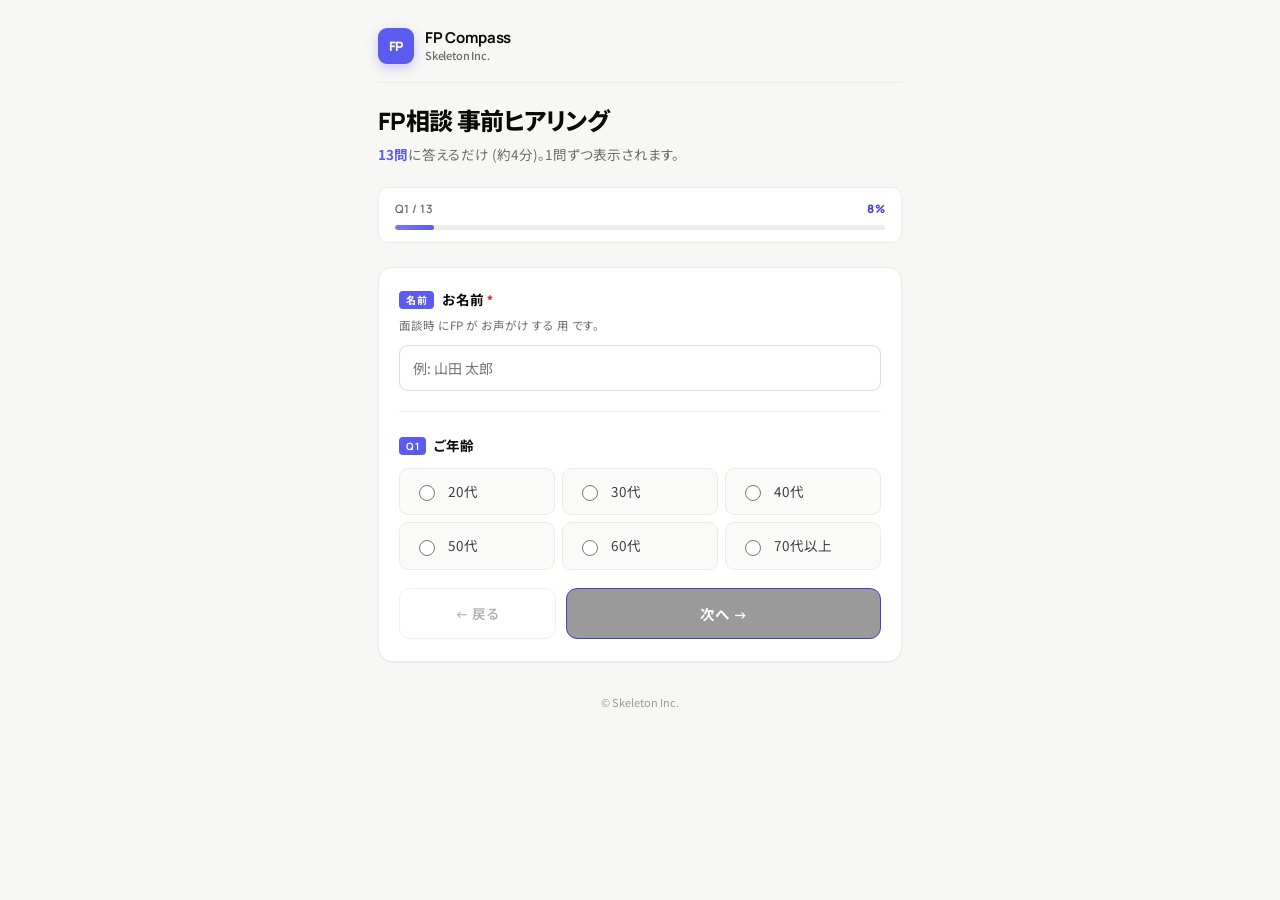
==== survey/index.html @ dba470d7 "stg: LIFF skip when uid query present (avoid auto-login redirect)" ====
<!doctype html>
<html lang="ja">
<head>
<meta charset="utf-8">
<meta name="viewport" content="width=device-width,initial-scale=1">
<title>FP相談 事前ヒアリング | FP Compass</title>
<!-- ★ ?stg=1 が付いてたら stg.app.skeleton-inc.jp/survey/index.html に redirect (本番LIFF endpoint固定問題の解決) -->
<script>
(function(){
  const p = new URLSearchParams(location.search);
  if (p.get('stg') === '1' && location.host !== 'stg.app.skeleton-inc.jp') {
    p.delete('stg');
    location.replace('https://stg.app.skeleton-inc.jp/survey/index.html?' + p.toString());
  }
})();
</script>
<!-- ★ LIFF SDK: お客様 の LINE userId を 自動取得 → customer doc に lineFriendId 自動セット -->
<script src="https://static.line-scdn.net/liff/edge/2/sdk.js"></script>
<link rel="preconnect" href="https://fonts.googleapis.com">
<link href="https://fonts.googleapis.com/css2?family=Manrope:wght@400;500;600;700;800&family=Noto+Sans+JP:wght@400;500;600;700&display=swap" rel="stylesheet">
<style>
  :root{
    --bg:#F7F7F5; --paper:#FFFFFF; --surface-2:#FAFAF9;
    --ink:#0A0A0A; --ink-2:#3F3F46; --ink-3:#6B6B6B; --muted:#9A9A9A;
    --accent:#5B5BF0; --accent-2:#4242C9; --accent-3:#7878F5;
    --accent-soft:#EEF1FE; --accent-faint:#F5F7FF;
    --line:#ECECEA; --line-2:#DCDCD8;
    --ok:#047647; --ok-soft:#ECFDF3;
    --warn:#B5530F; --warn-soft:#FFF6E5;
    --green:#06c755;
    --font-display:"Manrope","Noto Sans JP",-apple-system,sans-serif;
    --font-body:"Noto Sans JP","Manrope",-apple-system,sans-serif;
  }
  *{box-sizing:border-box;-webkit-tap-highlight-color:transparent}
  body{margin:0;background:var(--bg);color:var(--ink);font-family:var(--font-body);line-height:1.6;font-feature-settings:"palt" 1;-webkit-font-smoothing:antialiased;letter-spacing:0}
  .wrap{max-width:560px;margin:0 auto;padding:28px 18px 80px}
  .header{display:flex;align-items:center;gap:11px;margin-bottom:24px;padding-bottom:18px;border-bottom:1px solid var(--line)}
  .logo{width:36px;height:36px;background:var(--accent);color:#fff;font-family:var(--font-display);font-weight:800;font-size:13px;border-radius:9px;display:flex;align-items:center;justify-content:center;letter-spacing:-0.02em;box-shadow:0 4px 12px rgba(91,91,240,0.30)}
  .brand{font-family:var(--font-display);font-weight:700;font-size:15px;letter-spacing:-0.012em;line-height:1.2}
  .brand small{color:var(--ink-3);font-weight:500;display:block;font-size:11px;margin-top:2px;font-family:var(--font-body)}
  h1{font-family:var(--font-display);font-size:24px;font-weight:800;letter-spacing:-0.028em;margin:0 0 8px;color:var(--ink);line-height:1.2}
  .lead{color:var(--ink-3);font-size:13.5px;margin-bottom:22px;line-height:1.6}
  .lead strong{color:var(--accent);font-weight:700}

  .progress-wrap{margin:0 0 24px;background:var(--paper);border:1px solid var(--line);border-radius:10px;padding:12px 16px}
  .progress-label{display:flex;justify-content:space-between;font-family:var(--font-display);font-size:11.5px;font-weight:600;color:var(--ink-3);letter-spacing:0.04em;text-transform:uppercase;margin-bottom:6px}
  .progress-label .pct{color:var(--accent-2);font-weight:800}
  .progress-bar{height:5px;background:var(--line);border-radius:100px;overflow:hidden}
  .progress-bar-fill{height:100%;background-image:linear-gradient(90deg,var(--accent-3),var(--accent));border-radius:100px;transition:width .25s}

  .section{background:var(--paper);border:1px solid var(--line);border-radius:14px;padding:18px 20px;margin-bottom:14px;box-shadow:0 1px 0 rgba(16,24,40,.04)}
  .section-head{display:flex;align-items:center;gap:8px;margin-bottom:14px;padding-bottom:12px;border-bottom:1px solid var(--line)}
  .section-eyebrow{font-family:var(--font-display);font-size:10.5px;font-weight:700;letter-spacing:0.1em;text-transform:uppercase;color:var(--accent);background:var(--accent-soft);border:1px solid #DDE1FB;padding:3px 9px;border-radius:100px;flex-shrink:0}
  .section-title{font-family:var(--font-display);font-weight:700;font-size:15px;letter-spacing:-0.012em;color:var(--ink)}

  .card{background:var(--paper);border:1px solid var(--line);border-radius:14px;padding:22px 20px;margin-bottom:14px;box-shadow:0 1px 0 rgba(16,24,40,.04)}
  .q{margin-bottom:18px}
  .q:last-child{margin-bottom:0}
  .q-label{display:block;font-family:var(--font-display);font-weight:700;font-size:13.5px;margin-bottom:10px;color:var(--ink);letter-spacing:-0.005em}
  .q-label .q-no{font-family:var(--font-display);font-size:10px;font-weight:700;background:var(--accent);color:#fff;padding:2px 7px;border-radius:4px;margin-right:8px;letter-spacing:0.06em;vertical-align:1px}
  .q-sub{font-size:11.5px;color:var(--ink-3);margin-top:-4px;margin-bottom:10px;line-height:1.5;font-style:normal}

  .opts{display:grid;gap:7px}
  .opts.opts-2col{grid-template-columns:1fr 1fr}
  .opts.opts-3col{grid-template-columns:repeat(3,1fr)}
  .opt{display:flex;align-items:center;gap:10px;padding:12px 14px;background:var(--surface-2);border:1px solid var(--line);border-radius:9px;cursor:pointer;transition:all .12s;font-size:13.5px;color:var(--ink-2)}
  .opt:hover{border-color:var(--accent-3);background:var(--accent-faint)}
  .opt input{accent-color:var(--accent);flex-shrink:0;width:16px;height:16px}
  .opt input:checked + span{color:var(--ink);font-weight:600}
  .opt:has(input:checked){border-color:var(--accent);background:var(--accent-soft);box-shadow:0 0 0 3px rgba(91,91,240,0.10)}

  input[type=text],input[type=tel],input[type=number],textarea,select{width:100%;font:inherit;padding:11px 13px;border:1px solid var(--line-2);border-radius:9px;background:var(--paper);font-size:14px;color:var(--ink);transition:border-color .12s,box-shadow .12s}
  input[type=text]:focus,input[type=tel]:focus,input[type=number]:focus,textarea:focus,select:focus{outline:none;border-color:var(--accent);box-shadow:0 0 0 3px rgba(91,91,240,0.16)}
  textarea{resize:vertical;min-height:88px;font-family:var(--font-body);line-height:1.55}

  .btn{display:inline-flex;align-items:center;justify-content:center;gap:6px;width:100%;padding:14px 22px;background:var(--accent);background-image:linear-gradient(180deg,var(--accent-3),var(--accent));color:#fff;border:1px solid var(--accent-2);border-radius:11px;font-family:var(--font-display);font-weight:700;font-size:14.5px;letter-spacing:0;cursor:pointer;transition:transform .12s,box-shadow .12s;box-shadow:0 1px 0 rgba(255,255,255,.18) inset,0 6px 18px rgba(91,91,240,.30)}
  .btn:hover{transform:translateY(-1px);box-shadow:0 1px 0 rgba(255,255,255,.18) inset,0 10px 24px rgba(91,91,240,.40)}
  .btn:disabled{background:var(--muted);background-image:none;cursor:not-allowed;transform:none;box-shadow:none}

  .ok{background:var(--ok-soft);color:var(--ok);border:1px solid #ABEFC6;padding:18px 20px;border-radius:14px;margin-bottom:14px}
  .ok h2{margin:0 0 6px;font-family:var(--font-display);font-size:18px;font-weight:800;letter-spacing:-0.018em}
  .meta-row{display:flex;justify-content:space-between;align-items:center;padding:11px 0;border-bottom:1px solid var(--line);font-size:13.5px}
  .meta-row:last-child{border-bottom:none}
  .meta-row .k{color:var(--ink-3);font-family:var(--font-display);font-weight:600;font-size:11px;letter-spacing:0.04em;text-transform:uppercase}
  .meta-row .v{font-family:var(--font-display);font-weight:700;color:var(--ink)}

  /* Date grid + time chips for booking */
  .date-grid{display:grid;grid-template-columns:repeat(4,1fr);gap:8px;margin-top:8px}
  .date-cell{background:var(--paper);border:1px solid var(--line);border-radius:10px;padding:10px 4px;text-align:center;cursor:pointer;transition:all .12s;position:relative}
  .date-cell:hover{border-color:var(--accent-3);background:var(--accent-faint)}
  .date-cell input{display:none}
  .date-cell.sel{background:var(--accent);background-image:linear-gradient(180deg,var(--accent-3),var(--accent));border-color:var(--accent-2);color:#fff;box-shadow:0 4px 12px rgba(91,91,240,.30)}
  .date-cell.weekend .date-wday{color:#E11D48}
  .date-cell.sel .date-wday{color:rgba(255,255,255,.85)}
  .date-mon{font-family:var(--font-body);font-size:10.5px;color:var(--ink-3);font-weight:500}
  .date-num{font-family:var(--font-display);font-weight:800;font-size:18px;letter-spacing:-0.025em;color:var(--ink);line-height:1}
  .date-cell.sel .date-num{color:#fff}
  .date-cell.sel .date-mon{color:rgba(255,255,255,.75)}
  .date-wday{font-family:var(--font-body);font-size:10.5px;color:var(--ink-3);margin-top:2px}

  .time-grid{display:grid;grid-template-columns:repeat(3,1fr);gap:8px;margin-top:8px}
  .time-chip{background:var(--paper);border:1px solid var(--line);border-radius:9px;padding:11px 8px;text-align:center;cursor:pointer;transition:all .12s;font-family:var(--font-display);font-weight:600;font-size:13.5px;color:var(--ink-2)}
  .time-chip input{display:none}
  .time-chip:hover{border-color:var(--accent-3);background:var(--accent-faint);color:var(--ink)}
  .time-chip.sel{background:var(--accent);background-image:linear-gradient(180deg,var(--accent-3),var(--accent));border-color:var(--accent-2);color:#fff}

  /* Multi-slot summary box */
  .slot-summary{background:var(--accent-faint);border:1px solid #DDE1FB;border-radius:10px;padding:12px 14px;margin-top:8px;display:flex;flex-direction:column;gap:6px}
  .slot-summary-empty{color:var(--ink-3);font-style:italic;font-size:12.5px}
  .slot-item{display:flex;align-items:center;gap:8px;background:var(--paper);border:1px solid #DDE1FB;border-radius:8px;padding:8px 12px;font-size:13px}
  .slot-item-num{font-family:var(--font-display);font-size:10px;font-weight:700;background:var(--accent);color:#fff;padding:2px 7px;border-radius:4px;letter-spacing:0.06em}
  .slot-item-date{font-family:var(--font-display);font-weight:700;color:var(--ink)}
  .slot-item-time{margin-left:auto;font-family:var(--font-body);color:var(--ink-3);font-size:12px}
  .slot-item-x{background:transparent;border:none;color:var(--ink-3);cursor:pointer;font-size:14px;padding:2px 6px;border-radius:4px}
  .slot-item-x:hover{background:var(--surface-2);color:#DC2B2B}

  .wizard-nav{display:grid;grid-template-columns:1fr 2fr;gap:10px;margin-top:18px}
  .btn-ghost{display:inline-flex;align-items:center;justify-content:center;padding:14px 18px;background:var(--paper);border:1px solid var(--line-2);color:var(--ink-2);font-family:var(--font-display);font-weight:600;font-size:13.5px;border-radius:11px;cursor:pointer;transition:all .12s}
  .btn-ghost:hover{background:var(--surface-2);border-color:var(--ink-3)}
  .btn-ghost:disabled{opacity:.4;cursor:not-allowed}
  .step{animation:slideIn .25s cubic-bezier(.2,.7,.2,1)}
  @keyframes slideIn{from{opacity:0;transform:translateY(6px)}to{opacity:1;transform:translateY(0)}}

  .hint{background:var(--warn-soft);border:1px solid #F7D8AE;color:var(--warn);border-radius:10px;padding:10px 14px;margin:14px 0 0;font-size:12.5px;line-height:1.6}
  .hint strong{font-weight:700}

  .footer{text-align:center;font-size:11px;color:var(--muted);margin-top:32px;font-family:var(--font-body)}
  .fp-name-badge{margin-top:14px;padding:10px 14px;background:linear-gradient(135deg,#F0FDF4,#ECFDF5);border:1px solid #06C755;border-radius:8px;font-size:13px;font-weight:700;color:#065F46;display:none}
  .fp-name-badge.show{display:block}
</style>
</head>
<body>
  <div class="wrap">
    <div class="header">
      <div class="logo">FP</div>
      <div class="brand">FP Compass<small>Skeleton Inc.</small></div>
    </div>
    
    <style>
      .slot-row { margin-top: 14px; }
      .slot-row-label {
        font-family: var(--font-display);
        font-size: 13px; font-weight: 700;
        color: var(--accent);
        letter-spacing: .03em;
        margin-bottom: 6px;
      }
      .slot-row-selects {
        display: grid;
        grid-template-columns: 1fr 1fr;
        gap: 10px;
      }
      .bf-select {
        width: 100%;
        font-size: 15px;
        padding: 14px 12px;
        border: 1.5px solid #DDE1EC;
        border-radius: 10px;
        background: #fff;
        font-family: inherit;
        color: var(--ink-1);
        appearance: none;
        -webkit-appearance: none;
        background-image: url("data:image/svg+xml;utf8,<svg xmlns='http://www.w3.org/2000/svg' width='12' height='8' viewBox='0 0 12 8'><path fill='%235B5BF0' d='M6 8L0 0h12z'/></svg>");
        background-repeat: no-repeat;
        background-position: right 14px center;
        padding-right: 36px;
        transition: border-color .15s;
      }
      .bf-select:focus { outline: none; border-color: var(--accent); }
      .bf-select.has-value { border-color: var(--accent); background-color: var(--accent-faint); }
      @media (max-width: 420px) { .slot-row-selects { grid-template-columns: 1fr; gap: 8px; } }
    </style>

    <h1>FP相談 事前ヒアリング</h1>
    <div class="lead"><strong>13問</strong>に答えるだけ (約4分)。1問ずつ表示されます。</div>
    <div class="fp-name-badge" id="fp-name-badge"></div>

    <div class="progress-wrap">
      <div class="progress-label"><span>Q<span id="curNo">1</span> / 13</span><span class="pct" id="pct">8%</span></div>
      <div class="progress-bar"><div class="progress-bar-fill" id="bar" style="width:8%"></div></div>
    </div>

    <form method="post" id="surveyForm" class="card">

    <!-- お名前 (入力後 自動 collapse / Q1以降は 隠す) -->
    <div class="q" id="name-section" style="margin-bottom:24px;padding-bottom:20px;border-bottom:1px solid var(--line);">
      <div class="q-label"><span class="q-no">名前</span>お名前 <span style="color:#DC2B2B;font-weight:700;">*</span></div>
      <div class="q-sub">面談時 にFP が お声がけ する 用 です。</div>
      <input type="text" name="name" id="customer-name" placeholder="例: 山田 太郎" autocomplete="name" required>
    </div>
    <!-- 入力済 サマリ (collapse 後 表示) -->
    <div id="name-collapsed" style="display:none;margin-bottom:16px;padding:8px 14px;background:#F0FDF4;border:1px solid #BBF7D0;border-radius:8px;font-size:12.5px;color:#065F46;cursor:pointer;display:none;">
      ✓ <strong id="name-collapsed-text"></strong> さん で送信します <span style="color:#94a3b8;margin-left:6px;">(タップで 修正)</span>
    </div>
    <script>
    (function(){
      const sec = document.getElementById('name-section');
      const input = document.getElementById('customer-name');
      const collapsed = document.getElementById('name-collapsed');
      const collapsedTxt = document.getElementById('name-collapsed-text');
      function tryCollapse() {
        const v = input.value.trim();
        if (v) {
          sec.style.display = 'none';
          collapsed.style.display = 'block';
          collapsedTxt.textContent = v;
        }
      }
      input.addEventListener('blur', tryCollapse);
      collapsed.addEventListener('click', () => {
        sec.style.display = 'block';
        collapsed.style.display = 'none';
        input.focus();
      });
      // LIFF が 名前 自動入力 した時 も 自動 collapse
      const checkLiff = setInterval(() => {
        if (input.value.trim()) { tryCollapse(); clearInterval(checkLiff); }
      }, 500);
      setTimeout(() => clearInterval(checkLiff), 5000);
    })();
    </script>

    <div class="step" data-step="1" data-field="q1_年代" data-multi="" data-text="" data-slots="" style="display:block;">
      <div class="q-label"><span class="q-no">Q1</span>ご年齢</div>
      
      <div class="opts opts-3col"><label class="opt"><input type="radio" name="q1_年代" value="20代"><span>20代</span></label><label class="opt"><input type="radio" name="q1_年代" value="30代"><span>30代</span></label><label class="opt"><input type="radio" name="q1_年代" value="40代"><span>40代</span></label><label class="opt"><input type="radio" name="q1_年代" value="50代"><span>50代</span></label><label class="opt"><input type="radio" name="q1_年代" value="60代"><span>60代</span></label><label class="opt"><input type="radio" name="q1_年代" value="70代以上"><span>70代以上</span></label></div>
    </div>
      
    <div class="step" data-step="2" data-field="q2_職業" data-multi="" data-text="" data-slots="" style="display:none;">
      <div class="q-label"><span class="q-no">Q2</span>ご職業</div>
      
      <div class="opts opts-2col"><label class="opt"><input type="radio" name="q2_職業" value="会社員"><span>会社員</span></label><label class="opt"><input type="radio" name="q2_職業" value="公務員"><span>公務員</span></label><label class="opt"><input type="radio" name="q2_職業" value="自営業・フリーランス"><span>自営業・フリーランス</span></label><label class="opt"><input type="radio" name="q2_職業" value="専門職 (医師・士業など)"><span>専門職 (医師・士業など)</span></label><label class="opt"><input type="radio" name="q2_職業" value="主婦・主夫"><span>主婦・主夫</span></label><label class="opt"><input type="radio" name="q2_職業" value="退職済"><span>退職済</span></label><label class="opt"><input type="radio" name="q2_職業" value="その他"><span>その他</span></label></div>
    </div>
      
    <div class="step" data-step="3" data-field="q3_家族" data-multi="" data-text="" data-slots="" style="display:none;">
      <div class="q-label"><span class="q-no">Q3</span>ご家族構成</div>
      <div class="q-sub">教育費・相続のシミュレーションに使います。</div>
      <div class="opts opts-2col"><label class="opt"><input type="radio" name="q3_家族" value="独身"><span>独身</span></label><label class="opt"><input type="radio" name="q3_家族" value="夫婦のみ"><span>夫婦のみ</span></label><label class="opt"><input type="radio" name="q3_家族" value="夫婦+子供 1人"><span>夫婦+子供 1人</span></label><label class="opt"><input type="radio" name="q3_家族" value="夫婦+子供 2人"><span>夫婦+子供 2人</span></label><label class="opt"><input type="radio" name="q3_家族" value="夫婦+子供 3人以上"><span>夫婦+子供 3人以上</span></label><label class="opt"><input type="radio" name="q3_家族" value="シングル+子供"><span>シングル+子供</span></label><label class="opt"><input type="radio" name="q3_家族" value="その他"><span>その他</span></label></div>
    </div>
      
    <div class="step" data-step="4" data-field="q4_年収" data-multi="" data-text="" data-slots="" style="display:none;">
      <div class="q-label"><span class="q-no">Q4</span>世帯年収 (おおまかで OK)</div>
      
      <div class="opts opts-3col"><label class="opt"><input type="radio" name="q4_年収" value="〜400万"><span>〜400万</span></label><label class="opt"><input type="radio" name="q4_年収" value="400〜700万"><span>400〜700万</span></label><label class="opt"><input type="radio" name="q4_年収" value="700〜1,000万"><span>700〜1,000万</span></label><label class="opt"><input type="radio" name="q4_年収" value="1,000〜1,500万"><span>1,000〜1,500万</span></label><label class="opt"><input type="radio" name="q4_年収" value="1,500万〜"><span>1,500万〜</span></label><label class="opt"><input type="radio" name="q4_年収" value="答えたくない"><span>答えたくない</span></label></div>
    </div>
      
    <div class="step" data-step="5" data-field="q5_住居" data-multi="" data-text="" data-slots="" style="display:none;">
      <div class="q-label"><span class="q-no">Q5</span>住居形態</div>
      
      <div class="opts opts-2col"><label class="opt"><input type="radio" name="q5_住居" value="持家 (ローン返済中)"><span>持家 (ローン返済中)</span></label><label class="opt"><input type="radio" name="q5_住居" value="持家 (完済)"><span>持家 (完済)</span></label><label class="opt"><input type="radio" name="q5_住居" value="賃貸"><span>賃貸</span></label><label class="opt"><input type="radio" name="q5_住居" value="社宅・寮"><span>社宅・寮</span></label><label class="opt"><input type="radio" name="q5_住居" value="その他"><span>その他</span></label></div>
    </div>
      
    <div class="step" data-step="6" data-field="q6_資産" data-multi="" data-text="" data-slots="" style="display:none;">
      <div class="q-label"><span class="q-no">Q6</span>金融資産の目安</div>
      <div class="q-sub">ご家族 (配偶者含む) の総額でお答えください。</div>
      <div class="opts opts-3col"><label class="opt"><input type="radio" name="q6_資産" value="100万円未満"><span>100万円未満</span></label><label class="opt"><input type="radio" name="q6_資産" value="100〜500万円"><span>100〜500万円</span></label><label class="opt"><input type="radio" name="q6_資産" value="500〜1,000万円"><span>500〜1,000万円</span></label><label class="opt"><input type="radio" name="q6_資産" value="1,000〜3,000万円"><span>1,000〜3,000万円</span></label><label class="opt"><input type="radio" name="q6_資産" value="3,000〜5,000万円"><span>3,000〜5,000万円</span></label><label class="opt"><input type="radio" name="q6_資産" value="5,000万円〜"><span>5,000万円〜</span></label><label class="opt"><input type="radio" name="q6_資産" value="答えたくない"><span>答えたくない</span></label></div>
    </div>
      
    <div class="step" data-step="7" data-field="q7_保有" data-multi="1" data-text="" data-slots="" style="display:none;">
      <div class="q-label"><span class="q-no">Q7</span>すでに保有している商品</div>
      <div class="q-sub">複数選択 OK・あてはまるもの全部チェックしてください。</div>
      <div class="opts opts-2col"><label class="opt"><input type="checkbox" name="q7_保有" value="定期預金"><span>定期預金</span></label><label class="opt"><input type="checkbox" name="q7_保有" value="投資信託"><span>投資信託</span></label><label class="opt"><input type="checkbox" name="q7_保有" value="個別株"><span>個別株</span></label><label class="opt"><input type="checkbox" name="q7_保有" value="NISA"><span>NISA</span></label><label class="opt"><input type="checkbox" name="q7_保有" value="iDeCo / 企業型 DC"><span>iDeCo / 企業型 DC</span></label><label class="opt"><input type="checkbox" name="q7_保有" value="生命保険・医療保険"><span>生命保険・医療保険</span></label><label class="opt"><input type="checkbox" name="q7_保有" value="不動産投資"><span>不動産投資</span></label><label class="opt"><input type="checkbox" name="q7_保有" value="なし"><span>なし</span></label></div>
    </div>
      
    <div class="step" data-step="8" data-field="q8_テーマ" data-multi="1" data-text="" data-slots="" style="display:none;">
      <div class="q-label"><span class="q-no">Q8</span>相談したいテーマ</div>
      <div class="q-sub">複数選択 OK・気になるものを全部選んでください。</div>
      <div class="opts opts-2col"><label class="opt"><input type="checkbox" name="q8_テーマ" value="老後資金"><span>老後資金</span></label><label class="opt"><input type="checkbox" name="q8_テーマ" value="教育費・学資"><span>教育費・学資</span></label><label class="opt"><input type="checkbox" name="q8_テーマ" value="住宅購入・ローン"><span>住宅購入・ローン</span></label><label class="opt"><input type="checkbox" name="q8_テーマ" value="保険の見直し"><span>保険の見直し</span></label><label class="opt"><input type="checkbox" name="q8_テーマ" value="資産運用 / 投資"><span>資産運用 / 投資</span></label><label class="opt"><input type="checkbox" name="q8_テーマ" value="NISA・iDeCo 活用"><span>NISA・iDeCo 活用</span></label><label class="opt"><input type="checkbox" name="q8_テーマ" value="相続・贈与"><span>相続・贈与</span></label><label class="opt"><input type="checkbox" name="q8_テーマ" value="節税"><span>節税</span></label><label class="opt"><input type="checkbox" name="q8_テーマ" value="家計改善"><span>家計改善</span></label><label class="opt"><input type="checkbox" name="q8_テーマ" value="その他"><span>その他</span></label></div>
    </div>
      
    <div class="step" data-step="9" data-field="q9_悩み" data-multi="" data-text="1" data-slots="" style="display:none;">
      <div class="q-label"><span class="q-no">Q9</span>具体的に気になっていること</div>
      <div class="q-sub">一言だけで OK です。当日ここを中心にお話します。</div>
      <textarea name="q9_悩み" placeholder="例: 子供2人の大学資金で月いくら積み立てれば良いか知りたい"></textarea>
    </div>
      
    <div class="step" data-step="10" data-field="q10_生年月日" data-multi="" data-text="1" data-slots="" style="display:none;">
      <div class="q-label"><span class="q-no">Q10</span>生年月日</div>
      <div class="q-sub">キャッシュフロー試算 や お子様の進学時期 算出 に使用いたします。</div>
      <input type="date" name="q10_生年月日" max="2026-06-09" style="width:100%;padding:13px 14px;font-size:16px;border:1.5px solid #E2E8F0;border-radius:10px;background:#fff;">
    </div>
      
    <div class="step" data-step="11" data-field="q14_理想" data-multi="" data-text="1" data-slots="" style="display:none;">
      <div class="q-label"><span class="q-no">Q11</span>5〜10年後、こうなっていたい というご希望</div>
      <div class="q-sub">ゴールから逆算してご提案するため、できるだけ具体的にお聞かせください。</div>
      <textarea name="q14_理想" placeholder="例: 子供が大学に入る頃までに1,000万円の教育資金。60歳で住宅ローンを完済して年2回家族旅行できる暮らし。"></textarea>
    </div>
      
    <div class="step" data-step="12" data-field="q15_緊急度" data-multi="" data-text="" data-slots="" style="display:none;">
      <div class="q-label"><span class="q-no">Q12</span>ご相談の緊急度</div>
      
      <div class="opts"><label class="opt"><input type="radio" name="q15_緊急度" value="すぐに相談したい (1ヶ月以内)"><span>すぐに相談したい (1ヶ月以内)</span></label><label class="opt"><input type="radio" name="q15_緊急度" value="数ヶ月以内に動きたい"><span>数ヶ月以内に動きたい</span></label><label class="opt"><input type="radio" name="q15_緊急度" value="まずは情報収集中"><span>まずは情報収集中</span></label></div>
    </div>
      
    <div class="step" data-step="13" data-field="q11_候補1" data-multi="" data-text="" data-slots="1" style="display:none;">
      <div class="q-label"><span class="q-no">Q13</span>Zoom 面談 ご希望日 3 つ</div>
      <div class="q-sub">上から第1〜第3希望の順でお選びください。FPが1つを確定し Zoom URL を LINE でお送りします。</div>
      
    
    <div class="slot-row">
      <div class="slot-row-label">第1希望</div>
      <div class="slot-row-selects">
        <select name="d1" class="bf-select" required>
          <option value="">日付を選ぶ</option>
          <option value="2026-06-18">6月18日 (木)</option><option value="2026-06-19">6月19日 (金)</option><option value="2026-06-20">6月20日 (土)</option><option value="2026-06-21">6月21日 (日)</option><option value="2026-06-22">6月22日 (月)</option><option value="2026-06-23">6月23日 (火)</option><option value="2026-06-24">6月24日 (水)</option><option value="2026-06-25">6月25日 (木)</option><option value="2026-06-26">6月26日 (金)</option><option value="2026-06-27">6月27日 (土)</option><option value="2026-06-28">6月28日 (日)</option><option value="2026-06-29">6月29日 (月)</option><option value="2026-06-30">6月30日 (火)</option><option value="2026-07-01">7月1日 (水)</option>
        </select>
        <select name="t1" class="bf-select" required>
          <option value="">時間を選ぶ</option>
          <option value="10:00">10:00</option><option value="11:00">11:00</option><option value="13:00">13:00</option><option value="14:00">14:00</option><option value="15:00">15:00</option><option value="16:00">16:00</option><option value="17:00">17:00</option><option value="19:00">19:00</option><option value="20:00">20:00</option>
        </select>
      </div>
    </div>
  
    
    <div class="slot-row">
      <div class="slot-row-label">第2希望</div>
      <div class="slot-row-selects">
        <select name="d2" class="bf-select" required>
          <option value="">日付を選ぶ</option>
          <option value="2026-06-18">6月18日 (木)</option><option value="2026-06-19">6月19日 (金)</option><option value="2026-06-20">6月20日 (土)</option><option value="2026-06-21">6月21日 (日)</option><option value="2026-06-22">6月22日 (月)</option><option value="2026-06-23">6月23日 (火)</option><option value="2026-06-24">6月24日 (水)</option><option value="2026-06-25">6月25日 (木)</option><option value="2026-06-26">6月26日 (金)</option><option value="2026-06-27">6月27日 (土)</option><option value="2026-06-28">6月28日 (日)</option><option value="2026-06-29">6月29日 (月)</option><option value="2026-06-30">6月30日 (火)</option><option value="2026-07-01">7月1日 (水)</option>
        </select>
        <select name="t2" class="bf-select" required>
          <option value="">時間を選ぶ</option>
          <option value="10:00">10:00</option><option value="11:00">11:00</option><option value="13:00">13:00</option><option value="14:00">14:00</option><option value="15:00">15:00</option><option value="16:00">16:00</option><option value="17:00">17:00</option><option value="19:00">19:00</option><option value="20:00">20:00</option>
        </select>
      </div>
    </div>
  
    
    <div class="slot-row">
      <div class="slot-row-label">第3希望</div>
      <div class="slot-row-selects">
        <select name="d3" class="bf-select" required>
          <option value="">日付を選ぶ</option>
          <option value="2026-06-18">6月18日 (木)</option><option value="2026-06-19">6月19日 (金)</option><option value="2026-06-20">6月20日 (土)</option><option value="2026-06-21">6月21日 (日)</option><option value="2026-06-22">6月22日 (月)</option><option value="2026-06-23">6月23日 (火)</option><option value="2026-06-24">6月24日 (水)</option><option value="2026-06-25">6月25日 (木)</option><option value="2026-06-26">6月26日 (金)</option><option value="2026-06-27">6月27日 (土)</option><option value="2026-06-28">6月28日 (日)</option><option value="2026-06-29">6月29日 (月)</option><option value="2026-06-30">6月30日 (火)</option><option value="2026-07-01">7月1日 (水)</option>
        </select>
        <select name="t3" class="bf-select" required>
          <option value="">時間を選ぶ</option>
          <option value="10:00">10:00</option><option value="11:00">11:00</option><option value="13:00">13:00</option><option value="14:00">14:00</option><option value="15:00">15:00</option><option value="16:00">16:00</option><option value="17:00">17:00</option><option value="19:00">19:00</option><option value="20:00">20:00</option>
        </select>
      </div>
    </div>
  
    <div class="bf-error" id="slotsErr" style="color:#DC2B2B;font-size:13px;margin-top:12px;display:none;"></div>
    <input type="hidden" name="q11_候補1" id="hidden_q11" value="">
    <input type="hidden" name="q12_候補2" id="hidden_q12" value="">
    <input type="hidden" name="q13_候補3" id="hidden_q13" value="">
    <input type="hidden" name="q6_候補1" id="hidden_q6_compat" value="">
    <input type="hidden" name="q7_候補2" id="hidden_q7_compat" value="">
    <input type="hidden" name="q8_候補3" id="hidden_q8_compat" value="">
  
    </div>

      <div class="wizard-nav">
        <button type="button" class="btn-ghost" id="prevBtn" disabled>← 戻る</button>
        <button type="button" class="btn" id="nextBtn" disabled>次へ →</button>
      </div>
    </form>

    <!-- Done overlay (即時表示用) -->
    <div id="doneOverlay" style="display:none;">
      <div class="ok"><h2>✓ ご回答ありがとうございました</h2>
        <div style="line-height:1.7;">FP がご回答と<strong>候補日3つ</strong>を確認し、確定日時と Zoom URL を LINE でお送りします (通常 1〜2 時間以内)。</div>
      </div>
      <div class="card" id="doneSummary"></div>
      <div id="addFriendBox" style="display:none;background:#06C755;color:#fff;border-radius:14px;padding:18px 20px;margin-top:18px;text-align:center;">
        <div style="font-size:15px;font-weight:700;margin-bottom:8px;">📲 まだ 友だち追加してない方は こちら</div>
        <div style="font-size:12.5px;line-height:1.7;margin-bottom:14px;opacity:0.95;">公式LINE を 友だち追加 しないと、 確定日時 と Zoom URL が 届きません。 必ず 友だち追加 をお願いします。</div>
        <a id="addFriendBtn" href="#" target="_blank" style="display:inline-block;background:#fff;color:#06C755;font-weight:700;padding:12px 28px;border-radius:24px;text-decoration:none;font-size:14px;">＋ 友だち追加する</a>
      </div>
      <p class="lead" style="text-align:center;margin-top:18px;">LINE のトーク画面に戻ってお待ちください 🙏</p>
    </div>

    <script>
    // ★ LIFF 初期化: アンケート 起動時 に LINE Login → userId 自動取得
    //   ?uid= が 既に 来てる場合 (= webhook follow event で 取得済) は LIFF skip
    //   ?nolifff=1 で 強制 skip も可 (テスト用)
    (function initLiff(){
      window._fpLiffUserId = '';
      window._fpLiffDisplayName = '';
      const params = new URLSearchParams(location.search);
      const hasUidQuery = !!params.get('uid');
      const forceSkip = params.get('nolifff') === '1' || params.get('nolitt') === '1';
      if (hasUidQuery || forceSkip) {
        console.log('[liff] skipped (uid query present or forced)');
        return;
      }
      // LIFF ID は ?liffId= query で 上書き可。 デフォは memory:reference_fp_compass_liff.md の ID
      const liffId = params.get('liffId') || '2010438953-T33xTMVb';
      if (typeof liff === 'undefined') { console.warn('[liff] SDK 読込失敗'); return; }
      liff.init({ liffId })
        .then(() => {
          if (!liff.isLoggedIn()) { liff.login(); return; }
          return liff.getProfile();
        })
        .then(profile => {
          if (profile) {
            window._fpLiffUserId = profile.userId || '';
            window._fpLiffDisplayName = profile.displayName || '';
            console.log('[liff] userId 取得:', profile.userId, '/ name:', profile.displayName);
            // 名前 input に displayName を 初期値で 入れる (空なら)
            const nameIn = document.querySelector('#nameInput, [name="name"]');
            if (nameIn && !nameIn.value) nameIn.value = profile.displayName || '';
          }
        })
        .catch(e => console.warn('[liff] init/profile 失敗:', e.message));
    })();

    (function(){
      const form = document.getElementById('surveyForm');
      const bar = document.getElementById('bar');
      const pct = document.getElementById('pct');
      const curNo = document.getElementById('curNo');
      const prevBtn = document.getElementById('prevBtn');
      const nextBtn = document.getElementById('nextBtn');
      let total = 13;
      let cur = 1;

      // ★ カスタム質問 注入: tenant.surveyConfig.customQuestions を 候補日 (step 13) の前 に 挿入
      window._injectCustomQuestions = function(customQs) {
        if (!Array.isArray(customQs) || !customQs.length) return;
        const candStep = form.querySelector('.step[data-step="13"]');
        if (!candStep) return;
        const newStepBase = 13;
        customQs.forEach((q, i) => {
          const stepNum = newStepBase + i;
          const fieldName = 'custom_' + (i + 1);
          const step = document.createElement('div');
          step.className = 'step';
          step.dataset.step = String(stepNum);
          step.dataset.field = fieldName;
          step.dataset.multi = (q.type === 'checkbox') ? '1' : '';
          step.dataset.text = (q.type === 'textarea' || q.type === 'text') ? '1' : '';
          step.dataset.slots = '';
          step.style.display = 'none';
          const head = '<h2 class="q">' + (q.label || '質問') + (q.required === false ? '' : '<span style="color:#DC2B2B">*</span>') + '</h2>';
          let body = '';
          if (q.type === 'textarea') {
            body = '<textarea name="' + fieldName + '" rows="4" style="width:100%;border:1px solid #d4d4d4;border-radius:8px;padding:10px;font-size:14px;font-family:inherit;" placeholder="' + (q.placeholder || '自由にご記入ください') + '"></textarea>';
          } else if (q.type === 'text') {
            body = '<input type="text" name="' + fieldName + '" style="width:100%;border:1px solid #d4d4d4;border-radius:8px;padding:10px;font-size:14px;" placeholder="' + (q.placeholder || '') + '">';
          } else {
            const inputType = (q.type === 'checkbox') ? 'checkbox' : 'radio';
            body = (q.options || []).map(opt =>
              '<label class="opt"><input type="' + inputType + '" name="' + fieldName + '" value="' + opt + '"><span>' + opt + '</span></label>'
            ).join('');
          }
          step.innerHTML = head + body;
          candStep.parentNode.insertBefore(step, candStep);
        });
        // 候補日 step を 末尾 に renumber
        candStep.dataset.step = String(newStepBase + customQs.length);
        total = 13 + customQs.length;
        console.log('[survey] custom questions injected:', customQs.length, ' total:', total);
      };

      // Slots step: highlight selects + clear error
      form.querySelectorAll('.bf-select').forEach(sel => sel.addEventListener('change', () => {
        sel.classList.toggle('has-value', !!sel.value);
        const err = document.getElementById('slotsErr');
        if (err) err.style.display = 'none';
        nextBtn.disabled = !isStepValid(cur);
      }));

      function getStep(n) { return form.querySelector('.step[data-step="' + n + '"]'); }
      function getSlotPairs() {
        const out = [];
        for (let n = 1; n <= 3; n++) {
          const d = form.querySelector('select[name="d' + n + '"]').value;
          const t = form.querySelector('select[name="t' + n + '"]').value;
          out.push({ d, t });
        }
        return out;
      }
      function slotsValid() {
        const ps = getSlotPairs();
        if (ps.some(p => !p.d || !p.t)) return false;
        const combos = ps.map(p => p.d + '|' + p.t);
        return new Set(combos).size === 3;
      }
      function isStepValid(n) {
        const s = getStep(n);
        if (!s) return false;
        if (s.dataset.slots === '1') return slotsValid();
        const field = s.dataset.field;
        const isMulti = s.dataset.multi === '1';
        const isText = s.dataset.text === '1';
        if (isText) {
          const ta = s.querySelector('textarea[name="' + field + '"], input[name="' + field + '"]');
          return ta && ta.value.trim().length > 0;
        }
        if (isMulti) {
          return form.querySelectorAll('[name="' + field + '"]:checked').length > 0;
        }
        return !!form.querySelector('[name="' + field + '"]:checked');
      }
      function showStep(n) {
        for (let i = 1; i <= total; i++) {
          const s = getStep(i);
          if (s) s.style.display = (i === n ? 'block' : 'none');
        }
        cur = n;
        curNo.textContent = n;
        const p = Math.round(n / total * 100);
        bar.style.width = p + '%';
        pct.textContent = p + '%';
        prevBtn.disabled = (n === 1);
        nextBtn.disabled = !isStepValid(n);
        nextBtn.textContent = (n === total ? '回答を送信' : '次へ →');
        // Auto focus textarea
        const ta = getStep(n).querySelector('textarea');
        if (ta) setTimeout(()=>ta.focus(), 50);
        window.scrollTo({ top: 0, behavior: 'smooth' });
      }
      function fmtSlotLabel(d, t) {
        const [, mm, dd] = d.split('-');
        return parseInt(mm) + '月' + parseInt(dd) + '日 ' + t;
      }
      form.addEventListener('change', () => { nextBtn.disabled = !isStepValid(cur); });
      form.addEventListener('input',  () => { nextBtn.disabled = !isStepValid(cur); });
      prevBtn.addEventListener('click', () => { if (cur > 1) showStep(cur - 1); });
      nextBtn.addEventListener('click', () => {
        if (cur < total) {
          if (isStepValid(cur)) showStep(cur + 1);
          return;
        }
        // 最終ステップ (Q10 候補日) → バリデーション + 送信
        const ps = getSlotPairs();
        if (ps.some(p => !p.d || !p.t)) {
          const err = document.getElementById('slotsErr');
          err.textContent = '第1〜第3希望すべて日付と時間をお選びください。';
          err.style.display = 'block';
          return;
        }
        const combos = ps.map(p => p.d + '|' + p.t);
        if (new Set(combos).size < 3) {
          const err = document.getElementById('slotsErr');
          err.textContent = '同じ日時が含まれています。3つとも別の日時をお選びください。';
          err.style.display = 'block';
          return;
        }
        // hidden へ転記 (新スキーマ + 旧スキーマ互換両方)
        for (let n = 1; n <= 3; n++) {
          const val = ps[n-1].d + ' ' + ps[n-1].t;
          document.getElementById('hidden_q' + (10+n)).value = val;
          document.getElementById('hidden_q' + (5+n) + '_compat').value = val;
        }

        // お名前 必須チェック
        const nameInput = document.getElementById('customer-name');
        if (!nameInput || !nameInput.value.trim()) {
          alert('お名前 を 入力 してください (画面 上部 の 「お名前」 欄)');
          nameInput?.scrollIntoView({behavior:'smooth',block:'center'});
          nameInput?.focus();
          return;
        }
        nextBtn.disabled = true;
        nextBtn.textContent = '送信中…';
        // ★ Firebase Cloud Function (submitSurveyAnswer) 経由 で 各FPテナント に 保存
        const tenantId = new URLSearchParams(location.search).get('tenant') || new URLSearchParams(location.search).get('t');
        if (!tenantId) {
          alert('URL に tenant パラメータ が ありません。 FP から 配布された QR を 開き直して ください。');
          nextBtn.disabled = false; nextBtn.textContent = '次へ →';
          return;
        }
        const fields = {};
        new FormData(form).forEach((v, k) => {
          if (fields[k]) { if (Array.isArray(fields[k])) fields[k].push(v); else fields[k] = [fields[k], v]; }
          else fields[k] = v;
        });
        (async () => {
          try {
            const { initializeApp } = await import('https://www.gstatic.com/firebasejs/10.13.2/firebase-app.js');
            const { getFunctions, httpsCallable } = await import('https://www.gstatic.com/firebasejs/10.13.2/firebase-functions.js');
            const app = initializeApp({
              apiKey: 'AIzaSyAmVAEe9l9e1Yo_dzzJdbTVU35wWKd2sH4',
              authDomain: 'skeleton-fp-compass-632026.firebaseapp.com',
              projectId: 'skeleton-fp-compass-632026',
              storageBucket: 'skeleton-fp-compass-632026.firebasestorage.app',
              messagingSenderId: '991197809601',
              appId: '1:991197809601:web:9b9d49aa1c1c1f0d0d9c0d'
            });
            const fn = httpsCallable(getFunctions(app, 'asia-northeast1'), 'submitSurveyAnswer');
            // ★ 新方式 (確実): URL ?uid=Uxxx (= 友だち追加 webhook で 確定した userId) を 優先
            //   旧方式 (フォールバック): LIFF から 取得した userId
            const urlUid = new URLSearchParams(location.search).get('uid') || '';
            const lineUserId = urlUid || window._fpLiffUserId || '';
            const lineDisplayName = window._fpLiffDisplayName || '';
            await fn({ tenantId, answers: fields, submittedAt: new Date().toISOString(), lineUserId, lineDisplayName });
          } catch (e) { console.error('送信失敗:', e); }
        })();
        setTimeout(() => {
          form.style.display = 'none';
          document.querySelectorAll('.progress-wrap').forEach(el => el.style.display = 'none');
          const sum = document.getElementById('doneSummary');
          sum.innerHTML = ps.map((p, i) =>
            '<div class="meta-row"><span class="k">第' + (i+1) + '希望</span><span class="v">' + fmtSlotLabel(p.d, p.t) + '</span></div>'
          ).join('') +
          '<div class="meta-row"><span class="k">面談時間</span><span class="v">60 分 (Zoom)</span></div>' +
          '<div class="meta-row"><span class="k">確定連絡</span><span class="v">通常 1〜2 時間以内に LINE</span></div>';
          document.getElementById('doneOverlay').style.display = 'block';
          // ★ LIFF で userId が 取れなかった or 友だち追加URL がある → CTA 表示
          //   (Bot Link Aggressive OFF や Bot 拡張 未設定でも 必ず 友だち追加 経路 を 確保)
          const friendBox = document.getElementById('addFriendBox');
          if (friendBox && window._fpAddFriendUrl) {
            const noLiff = !window._fpLiffUserId;
            if (noLiff) friendBox.style.display = 'block';
          }
          window.scrollTo({ top: 0, behavior: 'smooth' });
        }, 250);
      });
      // Allow Enter on radio to advance
      form.addEventListener('click', (e) => {
        const opt = e.target.closest('label.opt');
        if (opt && cur < total) {
          // Single-select の場合は次へ自動進行
          const s = getStep(cur);
          if (s && !s.dataset.multi) setTimeout(() => { if (isStepValid(cur)) showStep(cur + 1); }, 180);
        }
      });
      showStep(1);

      // ★ FP名 lookup (?tenant=xxx)
      (async () => {
        const tid = new URLSearchParams(location.search).get('tenant') || new URLSearchParams(location.search).get('t');
        if (!tid) return;
        try {
          const { initializeApp } = await import('https://www.gstatic.com/firebasejs/10.13.2/firebase-app.js');
          const { getFunctions, httpsCallable } = await import('https://www.gstatic.com/firebasejs/10.13.2/firebase-functions.js');
          const app = initializeApp({
            apiKey: 'AIzaSyAmVAEe9l9e1Yo_dzzJdbTVU35wWKd2sH4',
            authDomain: 'skeleton-fp-compass-632026.firebaseapp.com',
            projectId: 'skeleton-fp-compass-632026',
            storageBucket: 'skeleton-fp-compass-632026.firebasestorage.app',
            messagingSenderId: '991197809601',
            appId: '1:991197809601:web:9b9d49aa1c1c1f0d0d9c0d'
          });
          const fn = httpsCallable(getFunctions(app, 'asia-northeast1'), 'getReferrerName');
          const res = await fn({ code: tid });
          const fpName = res?.data?.name;
          if (fpName) {
            const el = document.getElementById('fp-name-badge');
            el.textContent = '📩 ' + fpName + ' へ 送信されます';
            el.classList.add('show');
          }
          // 友だち追加 URL を 取得 → 完了画面の CTA リンクに 設定
          const addFriendUrl = res?.data?.addFriendUrl;
          if (addFriendUrl) {
            window._fpAddFriendUrl = addFriendUrl;
            const btn = document.getElementById('addFriendBtn');
            if (btn) btn.href = addFriendUrl;
          }
          // ★ カスタム質問 注入 (tenant.surveyConfig.customQuestions)
          const customQs = res?.data?.customQuestions || [];
          if (customQs.length && typeof window._injectCustomQuestions === 'function') {
            window._injectCustomQuestions(customQs);
            // showStep を 呼び直して total/progress 反映
            try { showStep(1); } catch(_) {}
          }
        } catch (e) { console.warn('fp name lookup fail', e); }
      })();
    })();
    </script>
  
    <div class="footer">© Skeleton Inc.</div>
  </div>
</body>
</html>
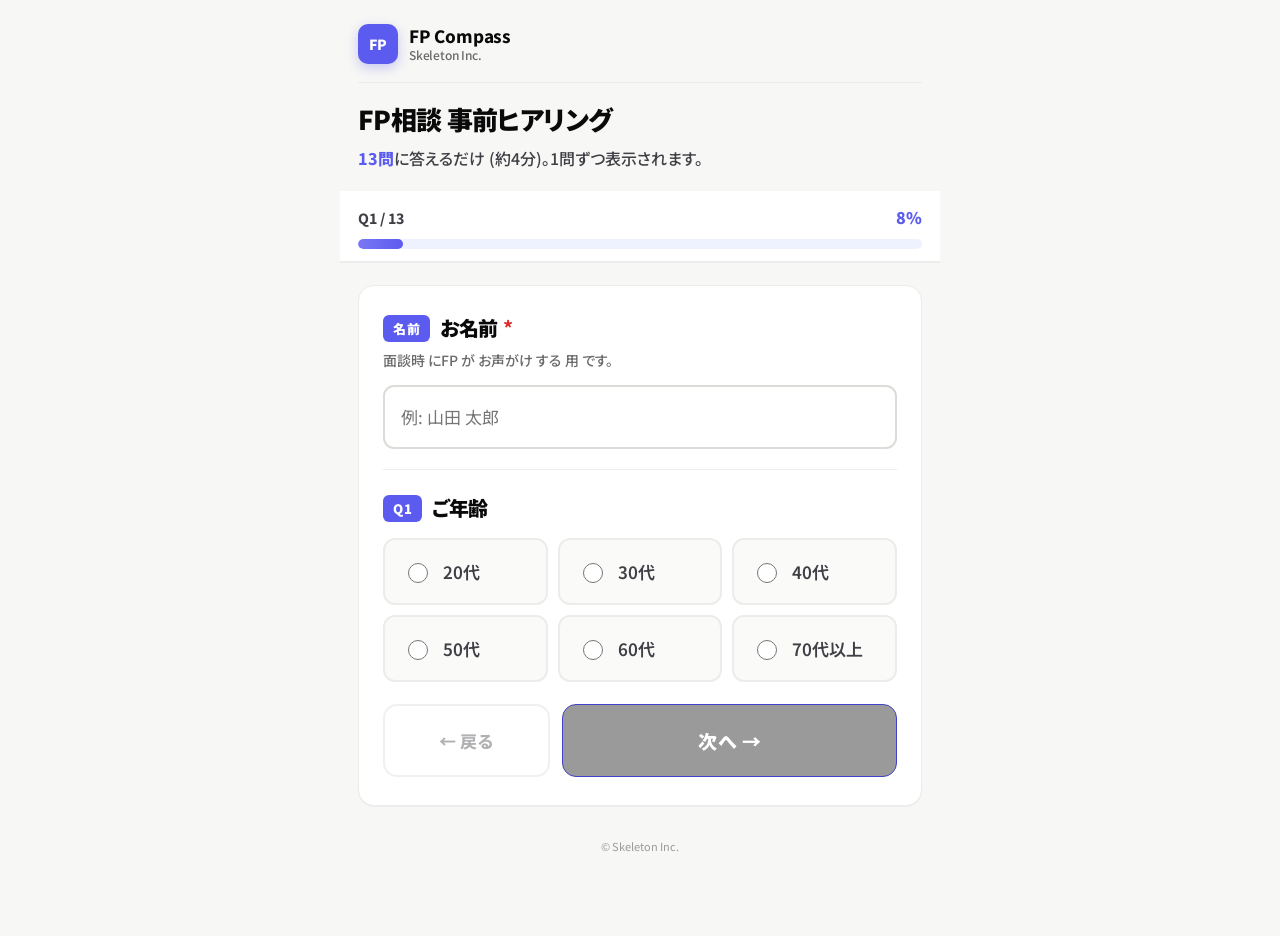
==== commit f2495697: "stg: distributionHub ゴシック化+短文 + アンケート 大型化 (50-60代)" ====
--- a/survey/index.html
+++ b/survey/index.html
@@ -4,20 +4,9 @@
 <meta charset="utf-8">
 <meta name="viewport" content="width=device-width,initial-scale=1">
 <title>FP相談 事前ヒアリング | FP Compass</title>
-<!-- ★ ?stg=1 が付いてたら stg.app.skeleton-inc.jp/survey/index.html に redirect (本番LIFF endpoint固定問題の解決) -->
-<script>
-(function(){
-  const p = new URLSearchParams(location.search);
-  if (p.get('stg') === '1' && location.host !== 'stg.app.skeleton-inc.jp') {
-    p.delete('stg');
-    location.replace('https://stg.app.skeleton-inc.jp/survey/index.html?' + p.toString());
-  }
-})();
-</script>
-<!-- ★ LIFF SDK: お客様 の LINE userId を 自動取得 → customer doc に lineFriendId 自動セット -->
-<script src="https://static.line-scdn.net/liff/edge/2/sdk.js"></script>
 <link rel="preconnect" href="https://fonts.googleapis.com">
 <link href="https://fonts.googleapis.com/css2?family=Manrope:wght@400;500;600;700;800&family=Noto+Sans+JP:wght@400;500;600;700&display=swap" rel="stylesheet">
+<script src="https://static.line-scdn.net/liff/edge/2/sdk.js"></script>
 <style>
   :root{
     --bg:#F7F7F5; --paper:#FFFFFF; --surface-2:#FAFAF9;
@@ -32,49 +21,52 @@
     --font-body:"Noto Sans JP","Manrope",-apple-system,sans-serif;
   }
   *{box-sizing:border-box;-webkit-tap-highlight-color:transparent}
-  body{margin:0;background:var(--bg);color:var(--ink);font-family:var(--font-body);line-height:1.6;font-feature-settings:"palt" 1;-webkit-font-smoothing:antialiased;letter-spacing:0}
-  .wrap{max-width:560px;margin:0 auto;padding:28px 18px 80px}
-  .header{display:flex;align-items:center;gap:11px;margin-bottom:24px;padding-bottom:18px;border-bottom:1px solid var(--line)}
-  .logo{width:36px;height:36px;background:var(--accent);color:#fff;font-family:var(--font-display);font-weight:800;font-size:13px;border-radius:9px;display:flex;align-items:center;justify-content:center;letter-spacing:-0.02em;box-shadow:0 4px 12px rgba(91,91,240,0.30)}
-  .brand{font-family:var(--font-display);font-weight:700;font-size:15px;letter-spacing:-0.012em;line-height:1.2}
-  .brand small{color:var(--ink-3);font-weight:500;display:block;font-size:11px;margin-top:2px;font-family:var(--font-body)}
-  h1{font-family:var(--font-display);font-size:24px;font-weight:800;letter-spacing:-0.028em;margin:0 0 8px;color:var(--ink);line-height:1.2}
-  .lead{color:var(--ink-3);font-size:13.5px;margin-bottom:22px;line-height:1.6}
-  .lead strong{color:var(--accent);font-weight:700}
-
-  .progress-wrap{margin:0 0 24px;background:var(--paper);border:1px solid var(--line);border-radius:10px;padding:12px 16px}
-  .progress-label{display:flex;justify-content:space-between;font-family:var(--font-display);font-size:11.5px;font-weight:600;color:var(--ink-3);letter-spacing:0.04em;text-transform:uppercase;margin-bottom:6px}
-  .progress-label .pct{color:var(--accent-2);font-weight:800}
-  .progress-bar{height:5px;background:var(--line);border-radius:100px;overflow:hidden}
-  .progress-bar-fill{height:100%;background-image:linear-gradient(90deg,var(--accent-3),var(--accent));border-radius:100px;transition:width .25s}
+  body{margin:0;background:var(--bg);color:var(--ink);font-family:'Noto Sans JP',-apple-system,sans-serif;line-height:1.6;font-feature-settings:"palt" 1;-webkit-font-smoothing:antialiased;letter-spacing:0}
+  .wrap{max-width:600px;margin:0 auto;padding:24px 18px 80px}
+  .header{display:flex;align-items:center;gap:11px;margin-bottom:20px;padding-bottom:18px;border-bottom:1px solid var(--line)}
+  .logo{width:40px;height:40px;background:var(--accent);color:#fff;font-family:'Noto Sans JP',sans-serif;font-weight:900;font-size:14px;border-radius:10px;display:flex;align-items:center;justify-content:center;letter-spacing:-0.02em;box-shadow:0 4px 12px rgba(91,91,240,0.30)}
+  .brand{font-family:'Noto Sans JP',sans-serif;font-weight:800;font-size:17px;letter-spacing:-0.012em;line-height:1.2}
+  .brand small{color:var(--ink-3);font-weight:500;display:block;font-size:12px;margin-top:2px}
+  h1{font-family:'Noto Sans JP',sans-serif;font-size:26px;font-weight:900;letter-spacing:-0.025em;margin:0 0 10px;color:var(--ink);line-height:1.25}
+  .lead{color:var(--ink-2);font-size:16px;font-weight:500;margin-bottom:20px;line-height:1.6}
+  .lead strong{color:var(--accent);font-weight:800}
+
+  /* ★ 大型 進捗バー (50-60代 視認性) — 太い+上 sticky */
+  .progress-wrap{position:sticky;top:0;z-index:10;margin:0 -18px 22px;background:var(--paper);border-bottom:2px solid var(--line);padding:14px 18px 12px}
+  .progress-label{display:flex;justify-content:space-between;align-items:baseline;font-family:'Noto Sans JP',sans-serif;font-size:14px;font-weight:800;color:var(--ink-2);letter-spacing:0;margin-bottom:8px}
+  .progress-label .pct{color:var(--accent);font-weight:900;font-size:16px}
+  .progress-bar{height:10px;background:var(--accent-soft);border-radius:100px;overflow:hidden}
+  .progress-bar-fill{height:100%;background-image:linear-gradient(90deg,var(--accent-3),var(--accent));border-radius:100px;transition:width .35s cubic-bezier(.2,.7,.2,1)}
 
   .section{background:var(--paper);border:1px solid var(--line);border-radius:14px;padding:18px 20px;margin-bottom:14px;box-shadow:0 1px 0 rgba(16,24,40,.04)}
   .section-head{display:flex;align-items:center;gap:8px;margin-bottom:14px;padding-bottom:12px;border-bottom:1px solid var(--line)}
   .section-eyebrow{font-family:var(--font-display);font-size:10.5px;font-weight:700;letter-spacing:0.1em;text-transform:uppercase;color:var(--accent);background:var(--accent-soft);border:1px solid #DDE1FB;padding:3px 9px;border-radius:100px;flex-shrink:0}
   .section-title{font-family:var(--font-display);font-weight:700;font-size:15px;letter-spacing:-0.012em;color:var(--ink)}
 
-  .card{background:var(--paper);border:1px solid var(--line);border-radius:14px;padding:22px 20px;margin-bottom:14px;box-shadow:0 1px 0 rgba(16,24,40,.04)}
-  .q{margin-bottom:18px}
+  .card{background:var(--paper);border:1px solid var(--line);border-radius:16px;padding:28px 24px;margin-bottom:14px;box-shadow:0 1px 0 rgba(16,24,40,.04)}
+  .q{margin-bottom:22px}
   .q:last-child{margin-bottom:0}
-  .q-label{display:block;font-family:var(--font-display);font-weight:700;font-size:13.5px;margin-bottom:10px;color:var(--ink);letter-spacing:-0.005em}
-  .q-label .q-no{font-family:var(--font-display);font-size:10px;font-weight:700;background:var(--accent);color:#fff;padding:2px 7px;border-radius:4px;margin-right:8px;letter-spacing:0.06em;vertical-align:1px}
-  .q-sub{font-size:11.5px;color:var(--ink-3);margin-top:-4px;margin-bottom:10px;line-height:1.5;font-style:normal}
-
-  .opts{display:grid;gap:7px}
+  .q-label{display:block;font-family:'Noto Sans JP',sans-serif;font-weight:900;font-size:20px;margin-bottom:16px;color:var(--ink);letter-spacing:-0.015em;line-height:1.4}
+  .q-label .q-no{font-family:'Noto Sans JP',sans-serif;font-size:13px;font-weight:900;background:var(--accent);color:#fff;padding:4px 10px;border-radius:6px;margin-right:10px;letter-spacing:0.04em;vertical-align:2px}
+  .q-sub{font-size:14px;color:var(--ink-3);margin-top:-8px;margin-bottom:14px;line-height:1.55;font-weight:500}
+
+  /* ★ オプション大型化 (50-60代 タップ容易) */
+  .opts{display:grid;gap:10px}
   .opts.opts-2col{grid-template-columns:1fr 1fr}
   .opts.opts-3col{grid-template-columns:repeat(3,1fr)}
-  .opt{display:flex;align-items:center;gap:10px;padding:12px 14px;background:var(--surface-2);border:1px solid var(--line);border-radius:9px;cursor:pointer;transition:all .12s;font-size:13.5px;color:var(--ink-2)}
+  .opt{display:flex;align-items:center;gap:12px;padding:18px 18px;background:var(--surface-2);border:2px solid var(--line);border-radius:12px;cursor:pointer;transition:all .12s;font-size:17px;font-weight:600;color:var(--ink-2);min-height:60px}
   .opt:hover{border-color:var(--accent-3);background:var(--accent-faint)}
-  .opt input{accent-color:var(--accent);flex-shrink:0;width:16px;height:16px}
-  .opt input:checked + span{color:var(--ink);font-weight:600}
-  .opt:has(input:checked){border-color:var(--accent);background:var(--accent-soft);box-shadow:0 0 0 3px rgba(91,91,240,0.10)}
-
-  input[type=text],input[type=tel],input[type=number],textarea,select{width:100%;font:inherit;padding:11px 13px;border:1px solid var(--line-2);border-radius:9px;background:var(--paper);font-size:14px;color:var(--ink);transition:border-color .12s,box-shadow .12s}
-  input[type=text]:focus,input[type=tel]:focus,input[type=number]:focus,textarea:focus,select:focus{outline:none;border-color:var(--accent);box-shadow:0 0 0 3px rgba(91,91,240,0.16)}
-  textarea{resize:vertical;min-height:88px;font-family:var(--font-body);line-height:1.55}
-
-  .btn{display:inline-flex;align-items:center;justify-content:center;gap:6px;width:100%;padding:14px 22px;background:var(--accent);background-image:linear-gradient(180deg,var(--accent-3),var(--accent));color:#fff;border:1px solid var(--accent-2);border-radius:11px;font-family:var(--font-display);font-weight:700;font-size:14.5px;letter-spacing:0;cursor:pointer;transition:transform .12s,box-shadow .12s;box-shadow:0 1px 0 rgba(255,255,255,.18) inset,0 6px 18px rgba(91,91,240,.30)}
-  .btn:hover{transform:translateY(-1px);box-shadow:0 1px 0 rgba(255,255,255,.18) inset,0 10px 24px rgba(91,91,240,.40)}
+  .opt input{accent-color:var(--accent);flex-shrink:0;width:20px;height:20px}
+  .opt input:checked + span{color:var(--ink);font-weight:800}
+  .opt:has(input:checked){border-color:var(--accent);background:var(--accent-soft);box-shadow:0 0 0 4px rgba(91,91,240,0.12)}
+
+  input[type=text],input[type=tel],input[type=number],textarea,select{width:100%;font:inherit;padding:16px 16px;border:2px solid var(--line-2);border-radius:11px;background:var(--paper);font-size:17px;color:var(--ink);transition:border-color .12s,box-shadow .12s;min-height:56px}
+  input[type=text]:focus,input[type=tel]:focus,input[type=number]:focus,textarea:focus,select:focus{outline:none;border-color:var(--accent);box-shadow:0 0 0 4px rgba(91,91,240,0.16)}
+  textarea{resize:vertical;min-height:120px;font-family:'Noto Sans JP',sans-serif;line-height:1.6;font-size:16px}
+
+  /* ★ メインCTA 大型化 (老眼+タップ確実性) */
+  .btn{display:inline-flex;align-items:center;justify-content:center;gap:8px;width:100%;padding:22px 26px;background:var(--accent);background-image:linear-gradient(180deg,var(--accent-3),var(--accent));color:#fff;border:1px solid var(--accent-2);border-radius:14px;font-family:'Noto Sans JP',sans-serif;font-weight:900;font-size:19px;letter-spacing:0.02em;cursor:pointer;transition:transform .12s,box-shadow .12s;box-shadow:0 1px 0 rgba(255,255,255,.18) inset,0 8px 22px rgba(91,91,240,.32);min-height:66px}
+  .btn:hover{transform:translateY(-1px);box-shadow:0 1px 0 rgba(255,255,255,.18) inset,0 12px 28px rgba(91,91,240,.40)}
   .btn:disabled{background:var(--muted);background-image:none;cursor:not-allowed;transform:none;box-shadow:none}
 
   .ok{background:var(--ok-soft);color:var(--ok);border:1px solid #ABEFC6;padding:18px 20px;border-radius:14px;margin-bottom:14px}
@@ -84,22 +76,22 @@
   .meta-row .k{color:var(--ink-3);font-family:var(--font-display);font-weight:600;font-size:11px;letter-spacing:0.04em;text-transform:uppercase}
   .meta-row .v{font-family:var(--font-display);font-weight:700;color:var(--ink)}
 
-  /* Date grid + time chips for booking */
-  .date-grid{display:grid;grid-template-columns:repeat(4,1fr);gap:8px;margin-top:8px}
-  .date-cell{background:var(--paper);border:1px solid var(--line);border-radius:10px;padding:10px 4px;text-align:center;cursor:pointer;transition:all .12s;position:relative}
+  /* Date grid + time chips for booking — 大型 タップ対応 */
+  .date-grid{display:grid;grid-template-columns:repeat(4,1fr);gap:10px;margin-top:10px}
+  .date-cell{background:var(--paper);border:2px solid var(--line);border-radius:12px;padding:14px 4px;text-align:center;cursor:pointer;transition:all .12s;position:relative;min-height:78px;display:flex;flex-direction:column;justify-content:center;gap:3px}
   .date-cell:hover{border-color:var(--accent-3);background:var(--accent-faint)}
   .date-cell input{display:none}
   .date-cell.sel{background:var(--accent);background-image:linear-gradient(180deg,var(--accent-3),var(--accent));border-color:var(--accent-2);color:#fff;box-shadow:0 4px 12px rgba(91,91,240,.30)}
   .date-cell.weekend .date-wday{color:#E11D48}
   .date-cell.sel .date-wday{color:rgba(255,255,255,.85)}
-  .date-mon{font-family:var(--font-body);font-size:10.5px;color:var(--ink-3);font-weight:500}
-  .date-num{font-family:var(--font-display);font-weight:800;font-size:18px;letter-spacing:-0.025em;color:var(--ink);line-height:1}
+  .date-mon{font-family:'Noto Sans JP',sans-serif;font-size:12px;color:var(--ink-3);font-weight:600}
+  .date-num{font-family:'Noto Sans JP',sans-serif;font-weight:900;font-size:24px;letter-spacing:-0.025em;color:var(--ink);line-height:1}
   .date-cell.sel .date-num{color:#fff}
-  .date-cell.sel .date-mon{color:rgba(255,255,255,.75)}
-  .date-wday{font-family:var(--font-body);font-size:10.5px;color:var(--ink-3);margin-top:2px}
-
-  .time-grid{display:grid;grid-template-columns:repeat(3,1fr);gap:8px;margin-top:8px}
-  .time-chip{background:var(--paper);border:1px solid var(--line);border-radius:9px;padding:11px 8px;text-align:center;cursor:pointer;transition:all .12s;font-family:var(--font-display);font-weight:600;font-size:13.5px;color:var(--ink-2)}
+  .date-cell.sel .date-mon{color:rgba(255,255,255,.85)}
+  .date-wday{font-family:'Noto Sans JP',sans-serif;font-size:12px;color:var(--ink-3);font-weight:600}
+
+  .time-grid{display:grid;grid-template-columns:repeat(3,1fr);gap:10px;margin-top:10px}
+  .time-chip{background:var(--paper);border:2px solid var(--line);border-radius:11px;padding:16px 8px;text-align:center;cursor:pointer;transition:all .12s;font-family:'Noto Sans JP',sans-serif;font-weight:700;font-size:17px;color:var(--ink-2);min-height:58px}
   .time-chip input{display:none}
   .time-chip:hover{border-color:var(--accent-3);background:var(--accent-faint);color:var(--ink)}
   .time-chip.sel{background:var(--accent);background-image:linear-gradient(180deg,var(--accent-3),var(--accent));border-color:var(--accent-2);color:#fff}
@@ -114,8 +106,8 @@
   .slot-item-x{background:transparent;border:none;color:var(--ink-3);cursor:pointer;font-size:14px;padding:2px 6px;border-radius:4px}
   .slot-item-x:hover{background:var(--surface-2);color:#DC2B2B}
 
-  .wizard-nav{display:grid;grid-template-columns:1fr 2fr;gap:10px;margin-top:18px}
-  .btn-ghost{display:inline-flex;align-items:center;justify-content:center;padding:14px 18px;background:var(--paper);border:1px solid var(--line-2);color:var(--ink-2);font-family:var(--font-display);font-weight:600;font-size:13.5px;border-radius:11px;cursor:pointer;transition:all .12s}
+  .wizard-nav{display:grid;grid-template-columns:1fr 2fr;gap:12px;margin-top:22px}
+  .btn-ghost{display:inline-flex;align-items:center;justify-content:center;padding:20px 18px;background:var(--paper);border:2px solid var(--line-2);color:var(--ink-2);font-family:'Noto Sans JP',sans-serif;font-weight:800;font-size:17px;border-radius:14px;cursor:pointer;transition:all .12s;min-height:66px}
   .btn-ghost:hover{background:var(--surface-2);border-color:var(--ink-3)}
   .btn-ghost:disabled{opacity:.4;cursor:not-allowed}
   .step{animation:slideIn .25s cubic-bezier(.2,.7,.2,1)}
@@ -183,43 +175,12 @@
 
     <form method="post" id="surveyForm" class="card">
 
-    <!-- お名前 (入力後 自動 collapse / Q1以降は 隠す) -->
-    <div class="q" id="name-section" style="margin-bottom:24px;padding-bottom:20px;border-bottom:1px solid var(--line);">
+    <!-- お名前 (常時表示 / wizard 外) -->
+    <div class="q" style="margin-bottom:24px;padding-bottom:20px;border-bottom:1px solid var(--line);">
       <div class="q-label"><span class="q-no">名前</span>お名前 <span style="color:#DC2B2B;font-weight:700;">*</span></div>
       <div class="q-sub">面談時 にFP が お声がけ する 用 です。</div>
       <input type="text" name="name" id="customer-name" placeholder="例: 山田 太郎" autocomplete="name" required>
     </div>
-    <!-- 入力済 サマリ (collapse 後 表示) -->
-    <div id="name-collapsed" style="display:none;margin-bottom:16px;padding:8px 14px;background:#F0FDF4;border:1px solid #BBF7D0;border-radius:8px;font-size:12.5px;color:#065F46;cursor:pointer;display:none;">
-      ✓ <strong id="name-collapsed-text"></strong> さん で送信します <span style="color:#94a3b8;margin-left:6px;">(タップで 修正)</span>
-    </div>
-    <script>
-    (function(){
-      const sec = document.getElementById('name-section');
-      const input = document.getElementById('customer-name');
-      const collapsed = document.getElementById('name-collapsed');
-      const collapsedTxt = document.getElementById('name-collapsed-text');
-      function tryCollapse() {
-        const v = input.value.trim();
-        if (v) {
-          sec.style.display = 'none';
-          collapsed.style.display = 'block';
-          collapsedTxt.textContent = v;
-        }
-      }
-      input.addEventListener('blur', tryCollapse);
-      collapsed.addEventListener('click', () => {
-        sec.style.display = 'block';
-        collapsed.style.display = 'none';
-        input.focus();
-      });
-      // LIFF が 名前 自動入力 した時 も 自動 collapse
-      const checkLiff = setInterval(() => {
-        if (input.value.trim()) { tryCollapse(); clearInterval(checkLiff); }
-      }, 500);
-      setTimeout(() => clearInterval(checkLiff), 5000);
-    })();
-    </script>
 
     <div class="step" data-step="1" data-field="q1_年代" data-multi="" data-text="" data-slots="" style="display:block;">
       <div class="q-label"><span class="q-no">Q1</span>ご年齢</div>
@@ -364,49 +325,39 @@
         <div style="line-height:1.7;">FP がご回答と<strong>候補日3つ</strong>を確認し、確定日時と Zoom URL を LINE でお送りします (通常 1〜2 時間以内)。</div>
       </div>
       <div class="card" id="doneSummary"></div>
-      <div id="addFriendBox" style="display:none;background:#06C755;color:#fff;border-radius:14px;padding:18px 20px;margin-top:18px;text-align:center;">
-        <div style="font-size:15px;font-weight:700;margin-bottom:8px;">📲 まだ 友だち追加してない方は こちら</div>
-        <div style="font-size:12.5px;line-height:1.7;margin-bottom:14px;opacity:0.95;">公式LINE を 友だち追加 しないと、 確定日時 と Zoom URL が 届きません。 必ず 友だち追加 をお願いします。</div>
-        <a id="addFriendBtn" href="#" target="_blank" style="display:inline-block;background:#fff;color:#06C755;font-weight:700;padding:12px 28px;border-radius:24px;text-decoration:none;font-size:14px;">＋ 友だち追加する</a>
-      </div>
       <p class="lead" style="text-align:center;margin-top:18px;">LINE のトーク画面に戻ってお待ちください 🙏</p>
     </div>
 
     <script>
-    // ★ LIFF 初期化: アンケート 起動時 に LINE Login → userId 自動取得
-    //   ?uid= が 既に 来てる場合 (= webhook follow event で 取得済) は LIFF skip
-    //   ?nolifff=1 で 強制 skip も可 (テスト用)
-    (function initLiff(){
-      window._fpLiffUserId = '';
-      window._fpLiffDisplayName = '';
-      const params = new URLSearchParams(location.search);
-      const hasUidQuery = !!params.get('uid');
-      const forceSkip = params.get('nolifff') === '1' || params.get('nolitt') === '1';
-      if (hasUidQuery || forceSkip) {
-        console.log('[liff] skipped (uid query present or forced)');
-        return;
-      }
-      // LIFF ID は ?liffId= query で 上書き可。 デフォは memory:reference_fp_compass_liff.md の ID
-      const liffId = params.get('liffId') || '2010438953-T33xTMVb';
-      if (typeof liff === 'undefined') { console.warn('[liff] SDK 読込失敗'); return; }
-      liff.init({ liffId })
-        .then(() => {
-          if (!liff.isLoggedIn()) { liff.login(); return; }
-          return liff.getProfile();
-        })
-        .then(profile => {
-          if (profile) {
-            window._fpLiffUserId = profile.userId || '';
-            window._fpLiffDisplayName = profile.displayName || '';
-            console.log('[liff] userId 取得:', profile.userId, '/ name:', profile.displayName);
-            // 名前 input に displayName を 初期値で 入れる (空なら)
-            const nameIn = document.querySelector('#nameInput, [name="name"]');
-            if (nameIn && !nameIn.value) nameIn.value = profile.displayName || '';
+    // ★ LIFF 早期 init — tenant の liffId を Cloud Function で取得 → liff.init → profile取得
+    //   リッチメニュー など URLに ?uid= 無くても LINE内ブラウザなら userId/displayName/pictureUrl が拾える
+    (async function initLiff(){
+      try {
+        const tid = new URLSearchParams(location.search).get('tenant') || new URLSearchParams(location.search).get('t');
+        if (!tid) return;
+        const { initializeApp } = await import('https://www.gstatic.com/firebasejs/10.13.2/firebase-app.js');
+        const { getFunctions, httpsCallable } = await import('https://www.gstatic.com/firebasejs/10.13.2/firebase-functions.js');
+        const app = initializeApp({
+          apiKey: 'AIzaSyAmVAEe9l9e1Yo_dzzJdbTVU35wWKd2sH4',
+          authDomain: 'skeleton-fp-compass-632026.firebaseapp.com',
+          projectId: 'skeleton-fp-compass-632026',
+        }, 'liff-init-app');
+        const fn = httpsCallable(getFunctions(app, 'asia-northeast1'), 'getReferrerName');
+        const r = await fn({ code: tid });
+        const liffId = r?.data?.liffId;
+        if (!liffId || !window.liff) return;
+        window._fpLiffId = liffId;
+        await window.liff.init({ liffId });
+        window._fpLiffInited = true;
+        if (window.liff.isLoggedIn && window.liff.isLoggedIn()) {
+          const prof = await window.liff.getProfile();
+          if (prof) {
+            window._fpLiffProfile = prof;
+            console.log('[LIFF] profile:', prof.displayName, prof.userId.slice(0,12));
           }
-        })
-        .catch(e => console.warn('[liff] init/profile 失敗:', e.message));
+        }
+      } catch (e) { console.warn('[LIFF] init skip:', e.message); }
     })();
-
     (function(){
       const form = document.getElementById('surveyForm');
       const bar = document.getElementById('bar');
@@ -414,46 +365,8 @@
       const curNo = document.getElementById('curNo');
       const prevBtn = document.getElementById('prevBtn');
       const nextBtn = document.getElementById('nextBtn');
-      let total = 13;
+      const total = 13;
       let cur = 1;
-
-      // ★ カスタム質問 注入: tenant.surveyConfig.customQuestions を 候補日 (step 13) の前 に 挿入
-      window._injectCustomQuestions = function(customQs) {
-        if (!Array.isArray(customQs) || !customQs.length) return;
-        const candStep = form.querySelector('.step[data-step="13"]');
-        if (!candStep) return;
-        const newStepBase = 13;
-        customQs.forEach((q, i) => {
-          const stepNum = newStepBase + i;
-          const fieldName = 'custom_' + (i + 1);
-          const step = document.createElement('div');
-          step.className = 'step';
-          step.dataset.step = String(stepNum);
-          step.dataset.field = fieldName;
-          step.dataset.multi = (q.type === 'checkbox') ? '1' : '';
-          step.dataset.text = (q.type === 'textarea' || q.type === 'text') ? '1' : '';
-          step.dataset.slots = '';
-          step.style.display = 'none';
-          const head = '<h2 class="q">' + (q.label || '質問') + (q.required === false ? '' : '<span style="color:#DC2B2B">*</span>') + '</h2>';
-          let body = '';
-          if (q.type === 'textarea') {
-            body = '<textarea name="' + fieldName + '" rows="4" style="width:100%;border:1px solid #d4d4d4;border-radius:8px;padding:10px;font-size:14px;font-family:inherit;" placeholder="' + (q.placeholder || '自由にご記入ください') + '"></textarea>';
-          } else if (q.type === 'text') {
-            body = '<input type="text" name="' + fieldName + '" style="width:100%;border:1px solid #d4d4d4;border-radius:8px;padding:10px;font-size:14px;" placeholder="' + (q.placeholder || '') + '">';
-          } else {
-            const inputType = (q.type === 'checkbox') ? 'checkbox' : 'radio';
-            body = (q.options || []).map(opt =>
-              '<label class="opt"><input type="' + inputType + '" name="' + fieldName + '" value="' + opt + '"><span>' + opt + '</span></label>'
-            ).join('');
-          }
-          step.innerHTML = head + body;
-          candStep.parentNode.insertBefore(step, candStep);
-        });
-        // 候補日 step を 末尾 に renumber
-        candStep.dataset.step = String(newStepBase + customQs.length);
-        total = 13 + customQs.length;
-        console.log('[survey] custom questions injected:', customQs.length, ' total:', total);
-      };
 
       // Slots step: highlight selects + clear error
       form.querySelectorAll('.bf-select').forEach(sel => sel.addEventListener('change', () => {
@@ -582,12 +495,19 @@
               appId: '1:991197809601:web:9b9d49aa1c1c1f0d0d9c0d'
             });
             const fn = httpsCallable(getFunctions(app, 'asia-northeast1'), 'submitSurveyAnswer');
-            // ★ 新方式 (確実): URL ?uid=Uxxx (= 友だち追加 webhook で 確定した userId) を 優先
-            //   旧方式 (フォールバック): LIFF から 取得した userId
-            const urlUid = new URLSearchParams(location.search).get('uid') || '';
-            const lineUserId = urlUid || window._fpLiffUserId || '';
-            const lineDisplayName = window._fpLiffDisplayName || '';
-            await fn({ tenantId, answers: fields, submittedAt: new Date().toISOString(), lineUserId, lineDisplayName });
+            const qs = new URLSearchParams(location.search);
+            // 1) URL query 経由 (welcome message からの ?uid=)
+            let lineUserId = qs.get('uid') || qs.get('lineUserId') || '';
+            let lineDisplayName = '';
+            let linePictureUrl = '';
+            // 2) 早期 init で取得済の LIFF profile を採用 (リッチメニュー / LINE内ブラウザ 経由 用)
+            const prof = window._fpLiffProfile;
+            if (prof) {
+              if (!lineUserId) lineUserId = prof.userId || '';
+              lineDisplayName = prof.displayName || '';
+              linePictureUrl = prof.pictureUrl || '';
+            }
+            await fn({ tenantId, answers: fields, submittedAt: new Date().toISOString(), lineUserId, lineDisplayName, linePictureUrl });
           } catch (e) { console.error('送信失敗:', e); }
         })();
         setTimeout(() => {
@@ -600,13 +520,6 @@
           '<div class="meta-row"><span class="k">面談時間</span><span class="v">60 分 (Zoom)</span></div>' +
           '<div class="meta-row"><span class="k">確定連絡</span><span class="v">通常 1〜2 時間以内に LINE</span></div>';
           document.getElementById('doneOverlay').style.display = 'block';
-          // ★ LIFF で userId が 取れなかった or 友だち追加URL がある → CTA 表示
-          //   (Bot Link Aggressive OFF や Bot 拡張 未設定でも 必ず 友だち追加 経路 を 確保)
-          const friendBox = document.getElementById('addFriendBox');
-          if (friendBox && window._fpAddFriendUrl) {
-            const noLiff = !window._fpLiffUserId;
-            if (noLiff) friendBox.style.display = 'block';
-          }
           window.scrollTo({ top: 0, behavior: 'smooth' });
         }, 250);
       });
@@ -644,20 +557,6 @@
             el.textContent = '📩 ' + fpName + ' へ 送信されます';
             el.classList.add('show');
           }
-          // 友だち追加 URL を 取得 → 完了画面の CTA リンクに 設定
-          const addFriendUrl = res?.data?.addFriendUrl;
-          if (addFriendUrl) {
-            window._fpAddFriendUrl = addFriendUrl;
-            const btn = document.getElementById('addFriendBtn');
-            if (btn) btn.href = addFriendUrl;
-          }
-          // ★ カスタム質問 注入 (tenant.surveyConfig.customQuestions)
-          const customQs = res?.data?.customQuestions || [];
-          if (customQs.length && typeof window._injectCustomQuestions === 'function') {
-            window._injectCustomQuestions(customQs);
-            // showStep を 呼び直して total/progress 反映
-            try { showStep(1); } catch(_) {}
-          }
         } catch (e) { console.warn('fp name lookup fail', e); }
       })();
     })();
